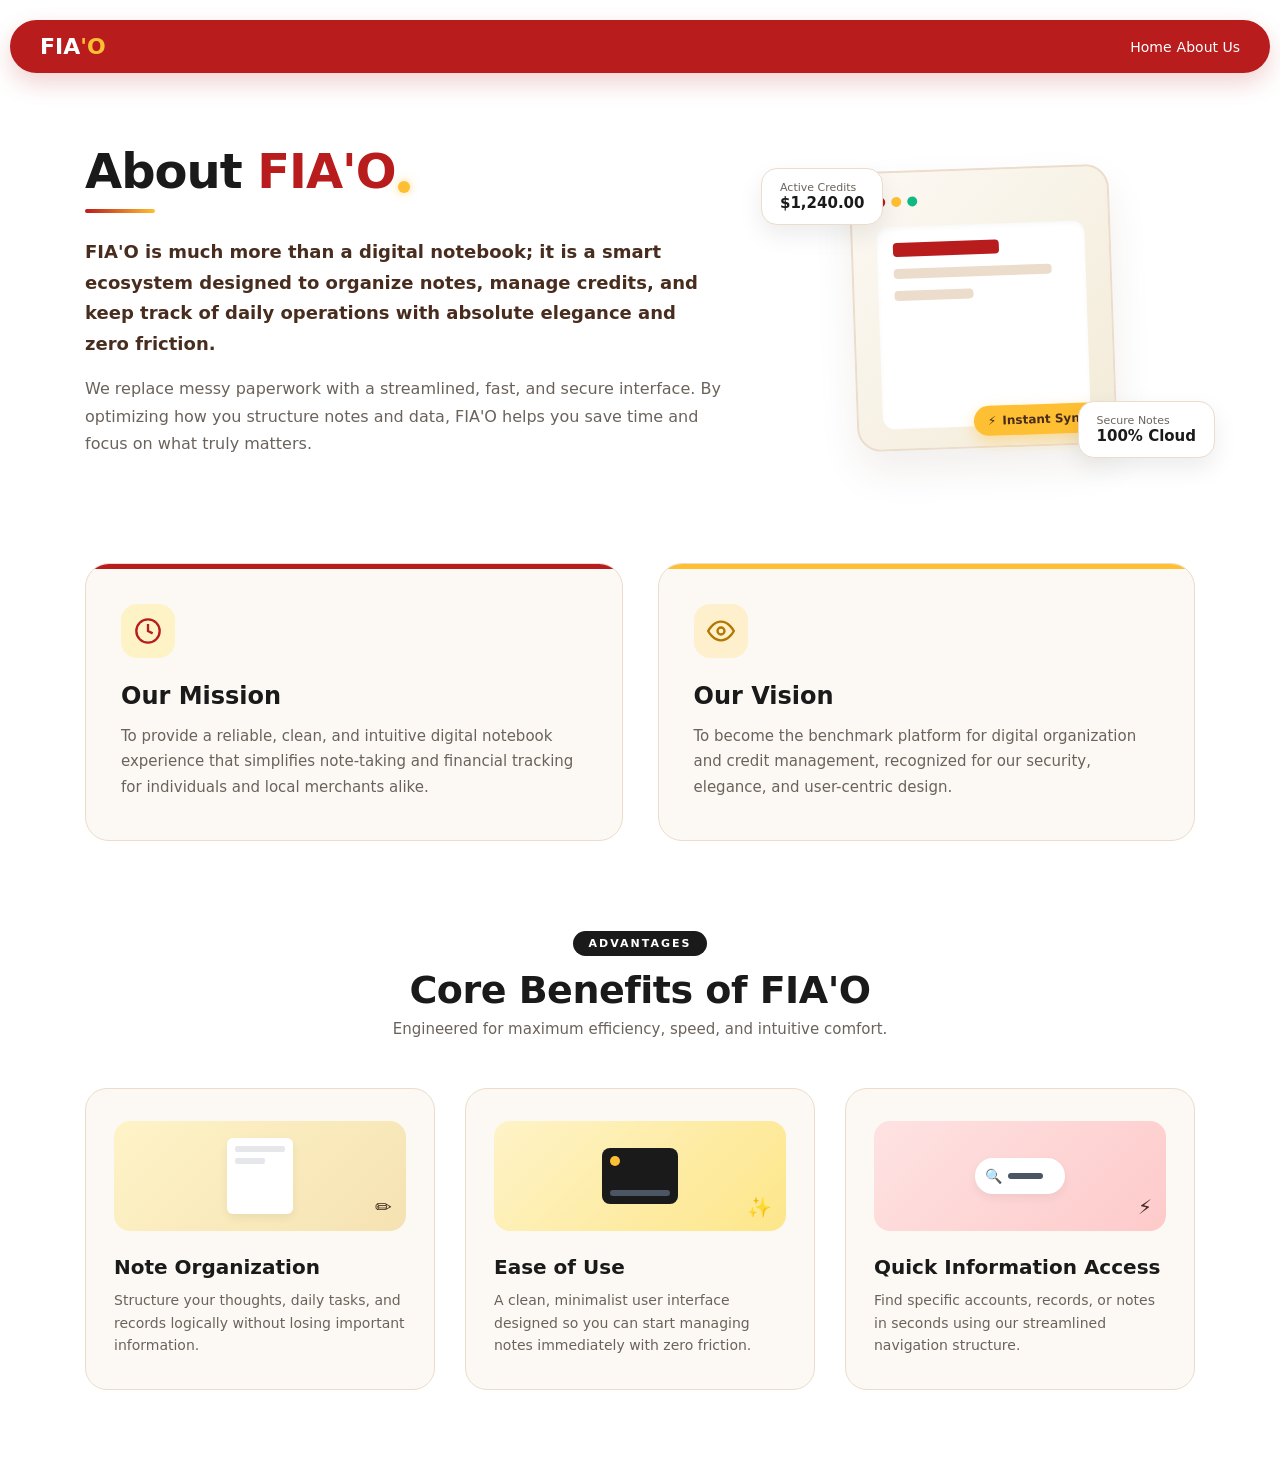
==== about.html @ a89ef5d5 "nuevo nuevo" ====
<!DOCTYPE html>
<html lang="en">
<head>
    <meta charset="UTF-8">
    <meta name="viewport" content="width=device-width, initial-scale=1.0">
    <title>FIA'O - About Us</title>
    <link rel="stylesheet" href="asset/css/about.css">
</head>
<body>

    <!-- BARRA DE NAVEGACIÓN PROPIA (Se oculta automáticamente si se ve incrustada en el Index) -->
    <header class="navbar main-top-nav">
        <a href="index.html" class="logo">FIA<span class="yellow-text">'O</span></a>
        <nav class="nav-links">
            <a href="index.html" data-en="Home" data-es="Inicio">Home</a>
            <a href="about.html" class="active" data-en="About Us" data-es="Nosotros">About Us</a>
        </nav>
    </header>

    <main class="about-main-container">
        
        <!-- SECCIÓN 1: TÍTULO PRINCIPAL Y COMPOSICIÓN VISUAL -->
        <section class="about-hero-creative">
            <div class="about-hero-text-side">
                <!-- Título principal solicitado: About en negro, FIA'O en rojo con acento amarillo -->
                <h1 class="creative-main-title">
                    About <span class="highlight-fiao">FIA'O</span>
                    <span class="title-accent-badge"></span>
                </h1>
                <div class="divider-line-dynamic"></div>
                <p class="about-lead-creative" 
                   data-en="FIA'O is much more than a digital notebook; it is a smart ecosystem designed to organize notes, manage credits, and keep track of daily operations with absolute elegance and zero friction."
                   data-es="FIA'O es mucho más que una libreta digital; es un ecosistema inteligente diseñado para organizar notas, administrar créditos y llevar el control de operaciones diarias con absoluta elegancia y sin fricción.">
                    FIA'O is much more than a digital notebook; it is a smart ecosystem designed to organize notes, manage credits, and keep track of daily operations with absolute elegance and zero friction.
                </p>
                <p data-en="We replace messy paperwork with a streamlined, fast, and secure interface. By optimizing how you structure notes and data, FIA'O helps you save time and focus on what truly matters."
                   data-es="Reemplazamos el desorden de papeles con una interfaz ágil, rápida y segura. Al optimizar cómo estructuras tus notas y datos, FIA'O te ayuda a ahorrar tiempo y concentrarte en lo que realmente importa.">
                    We replace messy paperwork with a streamlined, fast, and secure interface. By optimizing how you structure notes and data, FIA'O helps you save time and focus on what truly matters.
                </p>
            </div>

            <!-- Composición visual moderna con elementos flotantes -->
            <div class="about-hero-graphic-side">
                <div class="digital-notebook-mockup">
                    <div class="mockup-header-dots">
                        <span class="dot-red"></span>
                        <span class="dot-yellow"></span>
                        <span class="dot-green"></span>
                    </div>
                    <div class="mockup-screen-content">
                        <div class="mockup-line title-line"></div>
                        <div class="mockup-line text-line"></div>
                        <div class="mockup-line short-line"></div>
                        <div class="floating-badge-note">
                            <span class="badge-icon">⚡</span>
                            <span class="badge-text" data-en="Instant Sync" data-es="Sincronización Instantánea">Instant Sync</span>
                        </div>
                    </div>
                </div>
                <div class="floating-card-ui card-1">
                    <span data-en="Active Credits" data-es="Créditos Activos">Active Credits</span>
                    <strong>$1,240.00</strong>
                </div>
                <div class="floating-card-ui card-2">
                    <span data-en="Secure Notes" data-es="Notas Seguras">Secure Notes</span>
                    <strong>100% Cloud</strong>
                </div>
            </div>
        </section>

        <!-- SECCIÓN 2: MISIÓN Y VISIÓN CREATIVA -->
        <section class="mission-vision-creative-grid">
            <!-- Tarjeta de Misión -->
            <div class="creative-mv-card mission-card">
                <div class="card-top-accent"></div>
                <div class="mv-visual-badge">
                    <svg width="28" height="28" viewBox="0 0 24 24" fill="none" stroke="currentColor" stroke-width="2">
                        <circle cx="12" cy="12" r="10"/><polyline points="12 6 12 12 16 14"/>
                    </svg>
                </div>
                <h3 data-en="Our Mission" data-es="Nuestra Misión">Our Mission</h3>
                <p data-en="To provide a reliable, clean, and intuitive digital notebook experience that simplifies note-taking and financial tracking for individuals and local merchants alike."
                   data-es="Brindar una experiencia de libreta digital confiable, limpia e intuitiva que simplifique la toma de notas y el seguimiento financiero tanto para particulares como para comerciantes locales.">
                    To provide a reliable, clean, and intuitive digital notebook experience that simplifies note-taking and financial tracking for individuals and local merchants alike.
                </p>
            </div>

            <!-- Tarjeta de Visión -->
            <div class="creative-mv-card vision-card">
                <div class="card-top-accent yellow-accent"></div>
                <div class="mv-visual-badge yellow-bg">
                    <svg width="28" height="28" viewBox="0 0 24 24" fill="none" stroke="currentColor" stroke-width="2">
                        <path d="M1 12s4-8 11-8 11 8 11 8-4 8-11 8-11-8-11-8z"/><circle cx="12" cy="12" r="3"/>
                    </svg>
                </div>
                <h3 data-en="Our Vision" data-es="Nuestra Visión">Our Vision</h3>
                <p data-en="To become the benchmark platform for digital organization and credit management, recognized for our security, elegance, and user-centric design."
                   data-es="Convertirnos en la plataforma de referencia para la organización digital y gestión de créditos, reconocidos por nuestra seguridad, elegancia y diseño enfocado en el usuario.">
                    To become the benchmark platform for digital organization and credit management, recognized for our security, elegance, and user-centric design.
                </p>
            </div>
        </section>

        <!-- SECCIÓN 3: BENEFICIOS PRINCIPALES CON ILUSTRACIONES VISUALES -->
        <section class="benefits-creative-section">
            <div class="creative-section-header">
                <span class="section-tag" data-en="ADVANTAGES" data-es="VENTAJAS">ADVANTAGES</span>
                <h2 data-en="Core Benefits of FIA'O" data-es="Beneficios principales de FIA'O">Core Benefits of FIA'O</h2>
                <p data-en="Engineered for maximum efficiency, speed, and intuitive comfort." data-es="Diseñado para máxima eficiencia, velocidad y comodidad intuitiva.">Engineered for maximum efficiency, speed, and intuitive comfort.</p>
            </div>

            <div class="benefits-creative-grid">
                <!-- Beneficio 1: Note Organization -->
                <div class="benefit-interactive-card">
                    <div class="benefit-illustration-box">
                        <div class="ill-note-sheet">
                            <div class="ill-line"></div>
                            <div class="ill-line short"></div>
                        </div>
                        <div class="ill-pen-icon">✏️</div>
                    </div>
                    <h3 data-en="Note Organization" data-es="Organización de Apuntes">Note Organization</h3>
                    <p data-en="Structure your thoughts, daily tasks, and records logically without losing important information." data-es="Estructura tus ideas, tareas diarias y registros de forma lógica sin perder información importante.">Structure your thoughts, daily tasks, and records logically without losing important information.</p>
                </div>

                <!-- Beneficio 2: Ease of Use -->
                <div class="benefit-interactive-card">
                    <div class="benefit-illustration-box yellow-theme">
                        <div class="ill-interface-mock">
                            <div class="ill-circle-btn"></div>
                            <div class="ill-block-bar"></div>
                        </div>
                        <div class="ill-pen-icon">✨</div>
                    </div>
                    <h3 data-en="Ease of Use" data-es="Facilidad de Uso">Ease of Use</h3>
                    <p data-en="A clean, minimalist user interface designed so you can start managing notes immediately with zero friction." data-es="Una interfaz de usuario limpia y minimalista diseñada para que comiences a gestionar notas inmediatamente sin fricción.">A clean, minimalist user interface designed so you can start managing notes immediately with zero friction.</p>
                </div>

                <!-- Beneficio 3: Quick Information Access -->
                <div class="benefit-interactive-card">
                    <div class="benefit-illustration-box red-theme">
                        <div class="ill-search-mock">
                            <div class="ill-magnifier">🔍</div>
                            <div class="ill-block-bar short"></div>
                        </div>
                        <div class="ill-pen-icon">⚡</div>
                    </div>
                    <h3 data-en="Quick Information Access" data-es="Acceso a la Información">Quick Information Access</h3>
                    <p data-en="Find specific accounts, records, or notes in seconds using our streamlined navigation structure." data-es="Encuentra cuentas, registros o notas específicas en segundos usando nuestra estructura de navegación ágil.">Find specific accounts, records, or notes in seconds using our streamlined navigation structure.</p>
                </div>
            </div>
        </section>

    </main>

    <script src="asset/js/about.js"></script>
</body>
</html>
---- asset/css/about.css ----
:root {
    --color-rojo: #B91C1C;
    --color-amarillo: #FFBF32;
    --color-crema: #FEF3C7;
    --color-cafe: #482D1F;
    --color-blanco: #ffffff;
    --color-negro: #1a1a1a;
    --color-gris-bg: #fcf9f4;
    --color-texto-muted: #6b635b;
    --color-borde: #ebdccb;
}

body {
    margin: 0;
    padding: 0;
    font-family: system-ui, -apple-system, BlinkMacSystemFont, 'Segoe UI', Roboto, sans-serif;
    background-color: var(--color-blanco);
    color: var(--color-cafe);
    overflow-x: hidden;
    animation: fadeInSmooth 0.5s ease-out;
}

@keyframes fadeInSmooth {
    from { opacity: 0; transform: translateY(10px); }
    to { opacity: 1; transform: translateY(0); }
}

/* NAVBAR PROPIA DE ABOUT */
.navbar.main-top-nav {
    display: flex;
    justify-content: space-between;
    align-items: center;
    padding: 14px 30px;
    background-color: var(--color-rojo);
    max-width: 1200px;
    margin: 20px auto;
    border-radius: 40px;
    box-shadow: 0 10px 25px rgba(185, 28, 28, 0.2);
}

.navbar .logo {
    font-size: 22px;
    font-weight: 800;
    color: #ffffff;
    text-decoration: none;
}

.navbar .yellow-text {
    color: var(--color-amarillo);
}

.nav-links a {
    text-decoration: none;
    color: #ffffff;
    font-weight: 500;
    font-size: 14px;
}

/* CONTENEDOR PRINCIPAL CREATIVO */
.about-main-container {
    max-width: 1150px;
    margin: 0 auto;
    padding: 50px 20px 80px 20px;
    box-sizing: border-box;
}

/* SECCIÓN 1: HERO CREATIVO */
.about-hero-creative {
    display: grid;
    grid-template-columns: 1.2fr 0.8fr;
    gap: 50px;
    align-items: center;
    margin-bottom: 90px;
}

.creative-main-title {
    font-size: 48px;
    font-weight: 900;
    color: var(--color-negro);
    margin: 0 0 10px 0;
    letter-spacing: -1px;
    position: relative;
    display: inline-block;
}

/* "About" en negro, "FIA'O" en rojo con acento amarillo */
.creative-main-title .highlight-fiao {
    color: var(--color-rojo);
    position: relative;
}

.title-accent-badge {
    position: absolute;
    bottom: 6px;
    right: -14px;
    width: 12px;
    height: 12px;
    background-color: var(--color-amarillo);
    border-radius: 50%;
    box-shadow: 0 0 10px rgba(255, 191, 50, 0.6);
    animation: pulseBadge 2s infinite;
}

@keyframes pulseBadge {
    0% { transform: scale(0.95); opacity: 0.8; }
    50% { transform: scale(1.2); opacity: 1; }
    100% { transform: scale(0.95); opacity: 0.8; }
}

.divider-line-dynamic {
    width: 70px;
    height: 4px;
    background: linear-gradient(90deg, var(--color-rojo), var(--color-amarillo));
    border-radius: 2px;
    margin-bottom: 24px;
}

.about-hero-text-side p {
    font-size: 16px;
    line-height: 1.7;
    color: var(--color-texto-muted);
    margin: 0 0 16px 0;
}

.about-hero-text-side p.about-lead-creative {
    font-size: 18px;
    color: var(--color-cafe);
    font-weight: 600;
}

/* GRÁFICO FLOTANTE MODERNO */
.about-hero-graphic-side {
    position: relative;
    display: flex;
    justify-content: center;
    align-items: center;
    min-height: 320px;
}

.digital-notebook-mockup {
    background: linear-gradient(135deg, var(--color-gris-bg), #f3ebd8);
    border: 2px solid var(--color-borde);
    border-radius: 24px;
    width: 260px;
    height: 280px;
    padding: 24px;
    box-shadow: 0 20px 40px rgba(72, 45, 31, 0.08);
    position: relative;
    box-sizing: border-box;
    transform: rotate(-2deg);
    transition: transform 0.4s ease;
}

.digital-notebook-mockup:hover {
    transform: rotate(0deg) scale(1.02);
}

.mockup-header-dots {
    display: flex;
    gap: 6px;
    margin-bottom: 20px;
}

.dot-red { width: 10px; height: 10px; background-color: var(--color-rojo); border-radius: 50%; }
.dot-yellow { width: 10px; height: 10px; background-color: var(--color-amarillo); border-radius: 50%; }
.dot-green { width: 10px; height: 10px; background-color: #10B981; border-radius: 50%; }

.mockup-screen-content {
    background-color: var(--color-blanco);
    border-radius: 12px;
    padding: 16px;
    height: 170px;
    display: flex;
    flex-direction: column;
    gap: 12px;
    box-shadow: inset 0 2px 5px rgba(0,0,0,0.03);
    position: relative;
}

.mockup-line { background-color: #ebdccb; border-radius: 4px; height: 10px; }
.mockup-line.title-line { width: 60%; background-color: var(--color-rojo); height: 14px; }
.mockup-line.text-line { width: 90%; }
.mockup-line.short-line { width: 45%; }

.floating-badge-note {
    position: absolute;
    bottom: -10px;
    right: -10px;
    background-color: var(--color-amarillo);
    color: var(--color-cafe);
    padding: 8px 14px;
    border-radius: 20px;
    font-size: 12px;
    font-weight: 800;
    box-shadow: 0 6px 15px rgba(255, 191, 50, 0.4);
    display: flex;
    align-items: center;
    gap: 6px;
    animation: floatBadge 3s ease-in-out infinite alternate;
}

@keyframes floatBadge {
    0% { transform: translateY(0); }
    100% { transform: translateY(-6px); }
}

.floating-card-ui {
    position: absolute;
    background: var(--color-blanco);
    border: 1px solid var(--color-borde);
    padding: 12px 18px;
    border-radius: 16px;
    box-shadow: 0 10px 25px rgba(0,0,0,0.08);
    font-size: 13px;
}

.floating-card-ui span { display: block; color: var(--color-texto-muted); font-size: 11px; }
.floating-card-ui strong { color: var(--color-negro); font-size: 15px; font-weight: 800; }

.floating-card-ui.card-1 { top: 20px; left: -10px; animation: floatCard1 4s ease-in-out infinite alternate; }
.floating-card-ui.card-2 { bottom: 10px; right: -20px; animation: floatCard2 3.5s ease-in-out infinite alternate; }

@keyframes floatCard1 {
    0% { transform: translateY(0) rotate(-3deg); }
    100% { transform: translateY(-8px) rotate(-3deg); }
}

@keyframes floatCard2 {
    0% { transform: translateY(0) rotate(3deg); }
    100% { transform: translateY(8px) rotate(3deg); }
}

/* SECCIÓN 2: MISIÓN Y VISIÓN ASIMÉTRICA */
.mission-vision-creative-grid {
    display: grid;
    grid-template-columns: 1fr 1fr;
    gap: 35px;
    margin-bottom: 90px;
}

.creative-mv-card {
    background-color: var(--color-gris-bg);
    border: 1px solid var(--color-borde);
    border-radius: 24px;
    padding: 40px 35px;
    position: relative;
    overflow: hidden;
    transition: transform 0.3s ease, box-shadow 0.3s ease, background-color 0.3s ease;
}

.creative-mv-card:hover {
    transform: translateY(-8px);
    box-shadow: 0 18px 35px rgba(185, 28, 28, 0.08);
    background-color: var(--color-blanco);
    border-color: var(--color-amarillo);
}

.card-top-accent {
    position: absolute;
    top: 0;
    left: 0;
    width: 100%;
    height: 5px;
    background-color: var(--color-rojo);
}

.card-top-accent.yellow-accent {
    background-color: var(--color-amarillo);
}

.mv-visual-badge {
    background-color: var(--color-crema);
    color: var(--color-rojo);
    width: 54px;
    height: 54px;
    border-radius: 16px;
    display: flex;
    align-items: center;
    justify-content: center;
    margin-bottom: 24px;
    transition: transform 0.3s ease;
}

.creative-mv-card:hover .mv-visual-badge {
    transform: scale(1.1) rotate(5deg);
}

.mv-visual-badge.yellow-bg {
    background-color: #fef0cd;
    color: #b47800;
}

.creative-mv-card h3 {
    font-size: 24px;
    font-weight: 900;
    color: var(--color-negro);
    margin: 0 0 14px 0;
}

.creative-mv-card p {
    font-size: 15px;
    line-height: 1.7;
    color: var(--color-texto-muted);
    margin: 0;
}

/* SECCIÓN 3: BENEFICIOS CON ILUSTRACIONES VISUALES */
.benefits-creative-section {
    text-align: center;
}

.creative-section-header .section-tag {
    display: inline-block;
    background-color: var(--color-negro);
    color: var(--color-blanco);
    font-size: 11px;
    font-weight: 800;
    letter-spacing: 2px;
    padding: 6px 16px;
    border-radius: 20px;
    margin-bottom: 12px;
}

.creative-section-header h2 {
    font-size: 38px;
    font-weight: 900;
    color: var(--color-negro);
    margin: 0 0 8px 0;
    letter-spacing: -0.5px;
}

.creative-section-header p {
    font-size: 15px;
    color: var(--color-texto-muted);
    margin: 0 0 50px 0;
}

.benefits-creative-grid {
    display: grid;
    grid-template-columns: repeat(3, 1fr);
    gap: 30px;
    text-align: left;
}

.benefit-interactive-card {
    background-color: var(--color-gris-bg);
    border: 1px solid var(--color-borde);
    border-radius: 22px;
    padding: 32px 28px;
    position: relative;
    transition: transform 0.3s cubic-bezier(0.175, 0.885, 0.32, 1.275), box-shadow 0.3s ease, border-color 0.3s ease;
}

.benefit-interactive-card:hover {
    transform: translateY(-8px);
    box-shadow: 0 15px 30px rgba(0, 0, 0, 0.08);
    border-color: var(--color-rojo);
    background-color: var(--color-blanco);
}

.benefit-illustration-box {
    background: linear-gradient(135deg, var(--color-crema), #f5e2b3);
    border-radius: 16px;
    height: 110px;
    margin-bottom: 24px;
    display: flex;
    align-items: center;
    justify-content: center;
    position: relative;
    overflow: hidden;
}

.benefit-illustration-box.yellow-theme {
    background: linear-gradient(135deg, #fef3c7, #fde68a);
}

.benefit-illustration-box.red-theme {
    background: linear-gradient(135deg, #fee2e2, #fecaca);
}

.ill-note-sheet {
    background: var(--color-blanco);
    width: 50px;
    height: 60px;
    border-radius: 6px;
    padding: 8px;
    display: flex;
    flex-direction: column;
    gap: 6px;
    box-shadow: 0 4px 10px rgba(0,0,0,0.06);
}

.ill-line { background-color: #e5e7eb; height: 6px; border-radius: 2px; width: 100%; }
.ill-line.short { width: 60%; }
.ill-pen-icon {
    position: absolute;
    bottom: 12px;
    right: 14px;
    font-size: 20px;
    animation: bounceIcon 2s infinite ease-in-out;
}

@keyframes bounceIcon {
    0%, 100% { transform: translateY(0); }
    50% { transform: translateY(-4px); }
}

.ill-interface-mock {
    background: var(--color-negro);
    width: 60px;
    height: 40px;
    border-radius: 8px;
    padding: 8px;
    display: flex;
    flex-direction: column;
    justify-content: space-between;
}

.ill-circle-btn { width: 10px; height: 10px; background-color: var(--color-amarillo); border-radius: 50%; }
.ill-block-bar { background-color: #4b5563; height: 6px; border-radius: 3px; width: 100%; }
.ill-block-bar.short { width: 50%; }

.ill-search-mock {
    background: var(--color-blanco);
    width: 70px;
    height: 36px;
    border-radius: 18px;
    padding: 0 10px;
    display: flex;
    align-items: center;
    gap: 6px;
    box-shadow: 0 4px 10px rgba(0,0,0,0.06);
}

.ill-magnifier { font-size: 14px; }

.benefit-interactive-card h3 {
    font-size: 20px;
    font-weight: 800;
    color: var(--color-negro);
    margin: 0 0 10px 0;
}

.benefit-interactive-card p {
    font-size: 14px;
    line-height: 1.6;
    color: var(--color-texto-muted);
    margin: 0;
}

/* RESPONSIVE DESIGN */
@media (max-width: 900px) {
    .about-hero-creative,
    .mission-vision-creative-grid,
    .benefits-creative-grid {
        grid-template-columns: 1fr;
        gap: 30px;
    }
    .creative-main-title {
        font-size: 38px;
    }
    .about-main-container {
        padding: 30px 15px;
    }
}
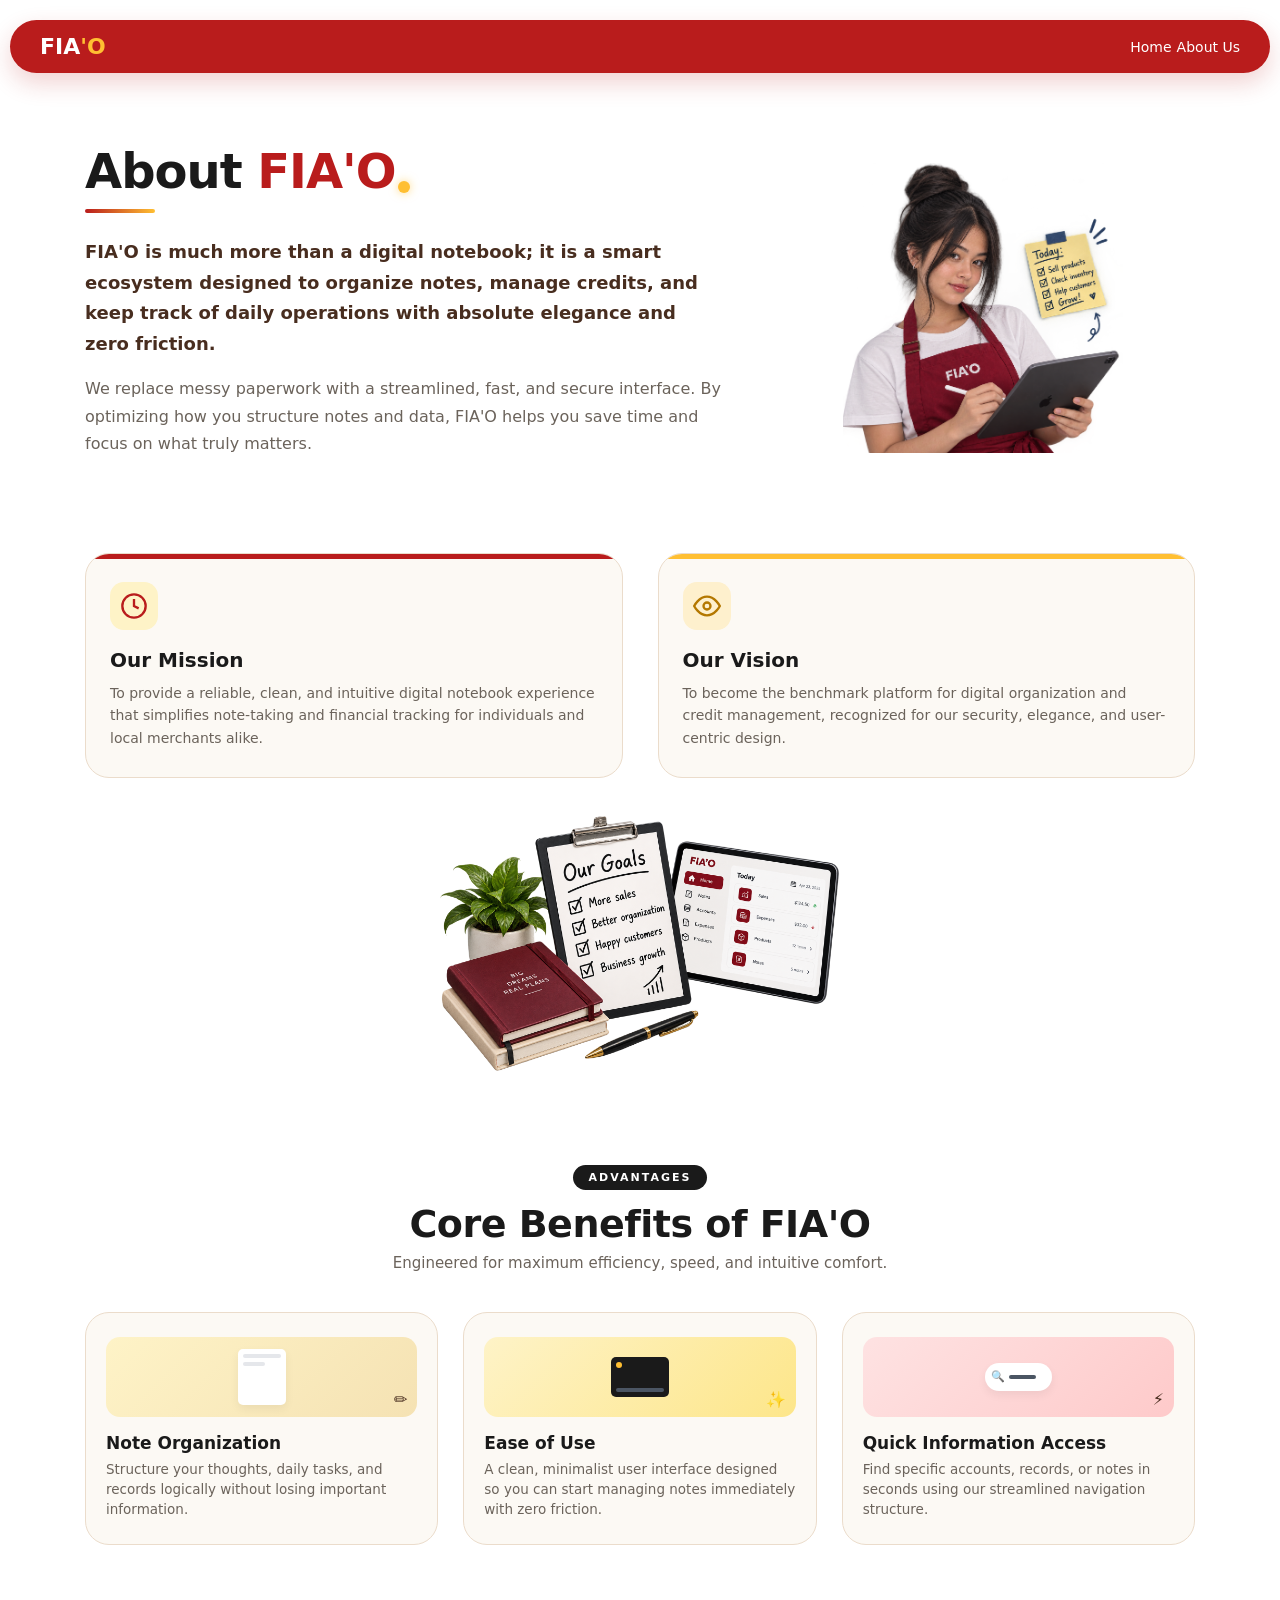
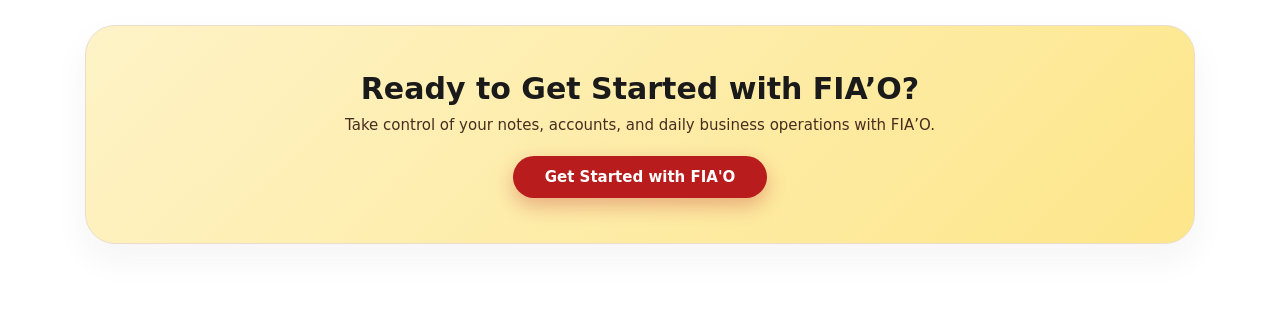
==== commit 87b09c5f: "hola nuevo v.2" ====
--- a/about.html
+++ b/about.html
@@ -6,9 +6,8 @@
     <title>FIA'O - About Us</title>
     <link rel="stylesheet" href="asset/css/about.css">
 </head>
-<body>
+<body id="aboutTop">
 
-    <!-- BARRA DE NAVEGACIÓN PROPIA (Se oculta automáticamente si se ve incrustada en el Index) -->
     <header class="navbar main-top-nav">
         <a href="index.html" class="logo">FIA<span class="yellow-text">'O</span></a>
         <nav class="nav-links">
@@ -19,10 +18,9 @@
 
     <main class="about-main-container">
         
-        <!-- SECCIÓN 1: TÍTULO PRINCIPAL Y COMPOSICIÓN VISUAL -->
+        <!-- SECCIÓN 1: TÍTULO PRINCIPAL Y PRIMERA IMAGEN (fia.png) -->
         <section class="about-hero-creative">
             <div class="about-hero-text-side">
-                <!-- Título principal solicitado: About en negro, FIA'O en rojo con acento amarillo -->
                 <h1 class="creative-main-title">
                     About <span class="highlight-fiao">FIA'O</span>
                     <span class="title-accent-badge"></span>
@@ -39,69 +37,73 @@
                 </p>
             </div>
 
-            <!-- Composición visual moderna con elementos flotantes -->
             <div class="about-hero-graphic-side">
-                <div class="digital-notebook-mockup">
-                    <div class="mockup-header-dots">
-                        <span class="dot-red"></span>
-                        <span class="dot-yellow"></span>
-                        <span class="dot-green"></span>
+                <div class="image-slot-container">
+                    <img src="asset/img/fia.png" alt="FIA'O presentation graphic" class="custom-slot-img" onerror="this.style.display='none'; this.nextElementSibling.style.display='flex';">
+                    <div class="image-placeholder-fallback" style="display:none;">
+                        <span class="fallback-icon">📱💼</span>
+                        <span class="fallback-text">visual/fia.png</span>
                     </div>
-                    <div class="mockup-screen-content">
-                        <div class="mockup-line title-line"></div>
-                        <div class="mockup-line text-line"></div>
-                        <div class="mockup-line short-line"></div>
-                        <div class="floating-badge-note">
-                            <span class="badge-icon">⚡</span>
-                            <span class="badge-text" data-en="Instant Sync" data-es="Sincronización Instantánea">Instant Sync</span>
-                        </div>
-                    </div>
-                </div>
-                <div class="floating-card-ui card-1">
-                    <span data-en="Active Credits" data-es="Créditos Activos">Active Credits</span>
-                    <strong>$1,240.00</strong>
-                </div>
-                <div class="floating-card-ui card-2">
-                    <span data-en="Secure Notes" data-es="Notas Seguras">Secure Notes</span>
-                    <strong>100% Cloud</strong>
                 </div>
             </div>
         </section>
 
-        <!-- SECCIÓN 2: MISIÓN Y VISIÓN CREATIVA -->
-        <section class="mission-vision-creative-grid">
-            <!-- Tarjeta de Misión -->
-            <div class="creative-mv-card mission-card">
-                <div class="card-top-accent"></div>
-                <div class="mv-visual-badge">
-                    <svg width="28" height="28" viewBox="0 0 24 24" fill="none" stroke="currentColor" stroke-width="2">
-                        <circle cx="12" cy="12" r="10"/><polyline points="12 6 12 12 16 14"/>
-                    </svg>
+        <!-- SECCIÓN 2: MISIÓN Y VISIÓN CON TARJETAS INTERACTIVAS Y SEGUNDA IMAGEN (libreta.png) -->
+        <section class="mission-vision-wrapper">
+            <div class="mission-vision-creative-grid">
+                <div class="creative-mv-card mission-card" tabindex="0">
+                    <div class="card-top-accent"></div>
+                    <div class="mv-visual-badge">
+                        <svg width="28" height="28" viewBox="0 0 24 24" fill="none" stroke="currentColor" stroke-width="2">
+                            <circle cx="12" cy="12" r="10"/><polyline points="12 6 12 12 16 14"/>
+                        </svg>
+                    </div>
+                    <h3 data-en="Our Mission" data-es="Nuestra Misión">Our Mission</h3>
+                    <p data-en="To provide a reliable, clean, and intuitive digital notebook experience that simplifies note-taking and financial tracking for individuals and local merchants alike."
+                       data-es="Brindar una experiencia de libreta digital confiable, limpia e intuitiva que simplifique la toma de notas y el seguimiento financiero tanto para particulares como para comerciantes locales.">
+                        To provide a reliable, clean, and intuitive digital notebook experience that simplifies note-taking and financial tracking for individuals and local merchants alike.
+                    </p>
+                    <div class="card-reveal-content">
+                        <p data-en="FIA'O actively assists small merchants by structuring credit records, automating reminders, and ensuring day-to-day operations run transparently without calculation errors."
+                           data-es="FIA'O ayuda activamente a los pequeños comerciantes estructurando registros de crédito, automatizando recordatorios y asegurando que las operaciones diarias funcionen con transparencia.">
+                            FIA'O actively assists small merchants by structuring credit records, automating reminders, and ensuring day-to-day operations run transparently without calculation errors.
+                        </p>
+                    </div>
                 </div>
-                <h3 data-en="Our Mission" data-es="Nuestra Misión">Our Mission</h3>
-                <p data-en="To provide a reliable, clean, and intuitive digital notebook experience that simplifies note-taking and financial tracking for individuals and local merchants alike."
-                   data-es="Brindar una experiencia de libreta digital confiable, limpia e intuitiva que simplifique la toma de notas y el seguimiento financiero tanto para particulares como para comerciantes locales.">
-                    To provide a reliable, clean, and intuitive digital notebook experience that simplifies note-taking and financial tracking for individuals and local merchants alike.
-                </p>
+
+                <div class="creative-mv-card vision-card" tabindex="0">
+                    <div class="card-top-accent yellow-accent"></div>
+                    <div class="mv-visual-badge yellow-bg">
+                        <svg width="28" height="28" viewBox="0 0 24 24" fill="none" stroke="currentColor" stroke-width="2">
+                            <path d="M1 12s4-8 11-8 11 8 11 8-4 8-11 8-11-8-11-8z"/><circle cx="12" cy="12" r="3"/>
+                        </svg>
+                    </div>
+                    <h3 data-en="Our Vision" data-es="Nuestra Visión">Our Vision</h3>
+                    <p data-en="To become the benchmark platform for digital organization and credit management, recognized for our security, elegance, and user-centric design."
+                       data-es="Convertirnos en la plataforma de referencia para la organización digital y gestión de créditos, reconocidos por nuestra seguridad, elegancia y diseño enfocado en el usuario.">
+                        To become the benchmark platform for digital organization and credit management, recognized for our security, elegance, and user-centric design.
+                    </p>
+                    <div class="card-reveal-content">
+                        <p data-en="We aspire to become the leading digital ecosystem for neighborhood stores across Panama and Latin America, driving sustainable financial growth and innovation."
+                           data-es=" Aspiramos a convertirnos en el ecosistema digital líder para tiendas de barrio en Panamá y Latinoamérica, impulsando el crecimiento financiero sostenible.">
+                            We aspire to become the leading digital ecosystem for neighborhood stores across Panama and Latin America, driving sustainable financial growth and innovation.
+                        </p>
+                    </div>
+                </div>
             </div>
 
-            <!-- Tarjeta de Visión -->
-            <div class="creative-mv-card vision-card">
-                <div class="card-top-accent yellow-accent"></div>
-                <div class="mv-visual-badge yellow-bg">
-                    <svg width="28" height="28" viewBox="0 0 24 24" fill="none" stroke="currentColor" stroke-width="2">
-                        <path d="M1 12s4-8 11-8 11 8 11 8-4 8-11 8-11-8-11-8z"/><circle cx="12" cy="12" r="3"/>
-                    </svg>
+            <div class="mission-vision-graphic-container">
+                <div class="image-slot-container secondary-slot">
+                    <img src="asset/img/libreta.png" alt="Digital notebook planning graphic" class="custom-slot-img" onerror="this.style.display='none'; this.nextElementSibling.style.display='flex';">
+                    <div class="image-placeholder-fallback" style="display:none;">
+                        <span class="fallback-icon">📊📈</span>
+                        <span class="fallback-text">visual/libreta.png</span>
+                    </div>
                 </div>
-                <h3 data-en="Our Vision" data-es="Nuestra Visión">Our Vision</h3>
-                <p data-en="To become the benchmark platform for digital organization and credit management, recognized for our security, elegance, and user-centric design."
-                   data-es="Convertirnos en la plataforma de referencia para la organización digital y gestión de créditos, reconocidos por nuestra seguridad, elegancia y diseño enfocado en el usuario.">
-                    To become the benchmark platform for digital organization and credit management, recognized for our security, elegance, and user-centric design.
-                </p>
             </div>
         </section>
 
-        <!-- SECCIÓN 3: BENEFICIOS PRINCIPALES CON ILUSTRACIONES VISUALES -->
+        <!-- SECCIÓN 3: BENEFICIOS PRINCIPALES CON TARJETAS INTERACTIVAS -->
         <section class="benefits-creative-section">
             <div class="creative-section-header">
                 <span class="section-tag" data-en="ADVANTAGES" data-es="VENTAJAS">ADVANTAGES</span>
@@ -110,8 +112,7 @@
             </div>
 
             <div class="benefits-creative-grid">
-                <!-- Beneficio 1: Note Organization -->
-                <div class="benefit-interactive-card">
+                <div class="benefit-interactive-card" tabindex="0">
                     <div class="benefit-illustration-box">
                         <div class="ill-note-sheet">
                             <div class="ill-line"></div>
@@ -121,10 +122,15 @@
                     </div>
                     <h3 data-en="Note Organization" data-es="Organización de Apuntes">Note Organization</h3>
                     <p data-en="Structure your thoughts, daily tasks, and records logically without losing important information." data-es="Estructura tus ideas, tareas diarias y registros de forma lógica sin perder información importante.">Structure your thoughts, daily tasks, and records logically without losing important information.</p>
+                    <div class="card-reveal-content">
+                        <p data-en="Easily categorize custom notes, track daily customer orders, and maintain clean digital ledgers for all your business transactions."
+                           data-es="Categoriza fácilmente notas personalizadas, rastrea pedidos diarios y mantén registros digitales limpios para todas tus transacciones.">
+                            Easily categorize custom notes, track daily customer orders, and maintain clean digital ledgers for all your business transactions.
+                        </p>
+                    </div>
                 </div>
 
-                <!-- Beneficio 2: Ease of Use -->
-                <div class="benefit-interactive-card">
+                <div class="benefit-interactive-card" tabindex="0">
                     <div class="benefit-illustration-box yellow-theme">
                         <div class="ill-interface-mock">
                             <div class="ill-circle-btn"></div>
@@ -134,10 +140,15 @@
                     </div>
                     <h3 data-en="Ease of Use" data-es="Facilidad de Uso">Ease of Use</h3>
                     <p data-en="A clean, minimalist user interface designed so you can start managing notes immediately with zero friction." data-es="Una interfaz de usuario limpia y minimalista diseñada para que comiences a gestionar notas inmediatamente sin fricción.">A clean, minimalist user interface designed so you can start managing notes immediately with zero friction.</p>
+                    <div class="card-reveal-content">
+                        <p data-en="Simplifies everyday administrative tasks through intuitive navigation, responsive design, and instant multi-language support."
+                           data-es="Simplifica las tareas administrativas cotidianas a través de una navegación intuitiva, diseño responsivo y soporte multilingüe instantáneo.">
+                            Simplifies everyday administrative tasks through intuitive navigation, responsive design, and instant multi-language support.
+                        </p>
+                    </div>
                 </div>
 
-                <!-- Beneficio 3: Quick Information Access -->
-                <div class="benefit-interactive-card">
+                <div class="benefit-interactive-card" tabindex="0">
                     <div class="benefit-illustration-box red-theme">
                         <div class="ill-search-mock">
                             <div class="ill-magnifier">🔍</div>
@@ -147,7 +158,26 @@
                     </div>
                     <h3 data-en="Quick Information Access" data-es="Acceso a la Información">Quick Information Access</h3>
                     <p data-en="Find specific accounts, records, or notes in seconds using our streamlined navigation structure." data-es="Encuentra cuentas, registros o notas específicas en segundos usando nuestra estructura de navegación ágil.">Find specific accounts, records, or notes in seconds using our streamlined navigation structure.</p>
+                    <div class="card-reveal-content">
+                        <p data-en="Access live customer ledgers, check credit balances instantly, and retrieve stored history without flipping through paper books."
+                           data-es="Accede a registros de clientes en vivo, verifica saldos de crédito instantáneamente y recupera historiales sin hojear libros de papel.">
+                            Access live customer ledgers, check credit balances instantly, and retrieve stored history without flipping through paper books.
+                        </p>
+                    </div>
                 </div>
+            </div>
+        </section>
+
+        <!-- SECCIÓN 4: LLAMADA A LA ACCIÓN FINAL (GET STARTED) -->
+        <section class="get-started-cta-section">
+            <div class="cta-content-box">
+                <h2 data-en="Ready to Get Started with FIA’O?" data-es="¿Listo para comenzar a utilizar FIA’O?">Ready to Get Started with FIA’O?</h2>
+                <p data-en="Take control of your notes, accounts, and daily business operations with FIA’O." data-es="Toma el control de tus notas, cuentas y operaciones comerciales diarias con FIA’O.">
+                    Take control of your notes, accounts, and daily business operations with FIA’O.
+                </p>
+                <a href="index.html#top" target="_parent" class="btn-cta-red" id="scrollToTopBtn" data-en="Get Started with FIA'O" data-es="Comenzar con FIA'O">
+                    Get Started with FIA'O
+                </a>
             </div>
         </section>
 
--- a/asset/css/about.css
+++ b/asset/css/about.css
@@ -17,6 +17,7 @@
     background-color: var(--color-blanco);
     color: var(--color-cafe);
     overflow-x: hidden;
+    scroll-behavior: smooth;
     animation: fadeInSmooth 0.5s ease-out;
 }
 
@@ -25,7 +26,6 @@
     to { opacity: 1; transform: translateY(0); }
 }
 
-/* NAVBAR PROPIA DE ABOUT */
 .navbar.main-top-nav {
     display: flex;
     justify-content: space-between;
@@ -56,7 +56,6 @@
     font-size: 14px;
 }
 
-/* CONTENEDOR PRINCIPAL CREATIVO */
 .about-main-container {
     max-width: 1150px;
     margin: 0 auto;
@@ -64,13 +63,12 @@
     box-sizing: border-box;
 }
 
-/* SECCIÓN 1: HERO CREATIVO */
 .about-hero-creative {
     display: grid;
     grid-template-columns: 1.2fr 0.8fr;
     gap: 50px;
     align-items: center;
-    margin-bottom: 90px;
+    margin-bottom: 80px;
 }
 
 .creative-main-title {
@@ -83,7 +81,6 @@
     display: inline-block;
 }
 
-/* "About" en negro, "FIA'O" en rojo con acento amarillo */
 .creative-main-title .highlight-fiao {
     color: var(--color-rojo);
     position: relative;
@@ -128,131 +125,127 @@
     font-weight: 600;
 }
 
-/* GRÁFICO FLOTANTE MODERNO */
 .about-hero-graphic-side {
+    display: flex;
+    justify-content: center;
+    align-items: center;
+}
+
+/* CONTENEDOR DE IMAGEN LIMPIO (SIN FONDO NI BORDES) */
+.image-slot-container {
+    width: 100%;
+    max-width: 280px; 
+    min-height: 200px;
+    background-color: transparent;
+    border: none;
+    border-radius: 0;
+    display: flex;
+    justify-content: center;
+    align-items: center;
+    overflow: hidden;
     position: relative;
-    display: flex;
-    justify-content: center;
-    align-items: center;
-    min-height: 320px;
-}
-
-.digital-notebook-mockup {
-    background: linear-gradient(135deg, var(--color-gris-bg), #f3ebd8);
-    border: 2px solid var(--color-borde);
-    border-radius: 24px;
-    width: 260px;
-    height: 280px;
-    padding: 24px;
-    box-shadow: 0 20px 40px rgba(72, 45, 31, 0.08);
-    position: relative;
-    box-sizing: border-box;
-    transform: rotate(-2deg);
+    box-shadow: none;
     transition: transform 0.4s ease;
 }
 
-.digital-notebook-mockup:hover {
-    transform: rotate(0deg) scale(1.02);
-}
-
-.mockup-header-dots {
-    display: flex;
-    gap: 6px;
-    margin-bottom: 20px;
-}
-
-.dot-red { width: 10px; height: 10px; background-color: var(--color-rojo); border-radius: 50%; }
-.dot-yellow { width: 10px; height: 10px; background-color: var(--color-amarillo); border-radius: 50%; }
-.dot-green { width: 10px; height: 10px; background-color: #10B981; border-radius: 50%; }
-
-.mockup-screen-content {
-    background-color: var(--color-blanco);
-    border-radius: 12px;
-    padding: 16px;
-    height: 170px;
+.image-slot-container:hover {
+    transform: translateY(-4px);
+}
+
+.custom-slot-img {
+    width: 100%;
+    height: auto;
+    object-fit: contain;
+    display: block;
+}
+
+.image-placeholder-fallback {
     display: flex;
     flex-direction: column;
-    gap: 12px;
-    box-shadow: inset 0 2px 5px rgba(0,0,0,0.03);
-    position: relative;
-}
-
-.mockup-line { background-color: #ebdccb; border-radius: 4px; height: 10px; }
-.mockup-line.title-line { width: 60%; background-color: var(--color-rojo); height: 14px; }
-.mockup-line.text-line { width: 90%; }
-.mockup-line.short-line { width: 45%; }
-
-.floating-badge-note {
-    position: absolute;
-    bottom: -10px;
-    right: -10px;
-    background-color: var(--color-amarillo);
-    color: var(--color-cafe);
-    padding: 8px 14px;
-    border-radius: 20px;
-    font-size: 12px;
-    font-weight: 800;
-    box-shadow: 0 6px 15px rgba(255, 191, 50, 0.4);
-    display: flex;
-    align-items: center;
-    gap: 6px;
-    animation: floatBadge 3s ease-in-out infinite alternate;
-}
-
-@keyframes floatBadge {
-    0% { transform: translateY(0); }
-    100% { transform: translateY(-6px); }
-}
-
-.floating-card-ui {
-    position: absolute;
-    background: var(--color-blanco);
-    border: 1px solid var(--color-borde);
-    padding: 12px 18px;
-    border-radius: 16px;
-    box-shadow: 0 10px 25px rgba(0,0,0,0.08);
-    font-size: 13px;
-}
-
-.floating-card-ui span { display: block; color: var(--color-texto-muted); font-size: 11px; }
-.floating-card-ui strong { color: var(--color-negro); font-size: 15px; font-weight: 800; }
-
-.floating-card-ui.card-1 { top: 20px; left: -10px; animation: floatCard1 4s ease-in-out infinite alternate; }
-.floating-card-ui.card-2 { bottom: 10px; right: -20px; animation: floatCard2 3.5s ease-in-out infinite alternate; }
-
-@keyframes floatCard1 {
-    0% { transform: translateY(0) rotate(-3deg); }
-    100% { transform: translateY(-8px) rotate(-3deg); }
-}
-
-@keyframes floatCard2 {
-    0% { transform: translateY(0) rotate(3deg); }
-    100% { transform: translateY(8px) rotate(3deg); }
-}
-
-/* SECCIÓN 2: MISIÓN Y VISIÓN ASIMÉTRICA */
+    align-items: center;
+    gap: 8px;
+    color: var(--color-texto-muted);
+    padding: 20px;
+    text-align: center;
+}
+
+.fallback-icon { font-size: 28px; }
+.fallback-text { font-size: 12px; font-family: monospace; background: var(--color-crema); padding: 4px 8px; border-radius: 6px; }
+
+.mission-vision-wrapper {
+    margin-bottom: 90px;
+}
+
 .mission-vision-creative-grid {
     display: grid;
     grid-template-columns: 1fr 1fr;
     gap: 35px;
-    margin-bottom: 90px;
-}
-
-.creative-mv-card {
+    margin-bottom: 30px;
+}
+
+.mission-vision-graphic-container {
+    display: flex;
+    justify-content: center;
+    max-width: 400px;
+    margin: 0 auto;
+}
+
+.image-slot-container.secondary-slot {
+    max-width: 100%;
+    min-height: 180px;
+    background-color: transparent;
+    border: none;
+    box-shadow: none;
+}
+
+.creative-mv-card, .benefit-interactive-card {
     background-color: var(--color-gris-bg);
     border: 1px solid var(--color-borde);
     border-radius: 24px;
-    padding: 40px 35px;
+    padding: 28px 24px;
     position: relative;
     overflow: hidden;
-    transition: transform 0.3s ease, box-shadow 0.3s ease, background-color 0.3s ease;
-}
-
-.creative-mv-card:hover {
-    transform: translateY(-8px);
-    box-shadow: 0 18px 35px rgba(185, 28, 28, 0.08);
+    cursor: pointer;
+    outline: none;
+    transition: all 0.4s cubic-bezier(0.165, 0.84, 0.44, 1);
+}
+
+.creative-mv-card:hover, .creative-mv-card:focus,
+.creative-mv-card.touch-active,
+.benefit-interactive-card:hover, .benefit-interactive-card:focus,
+.benefit-interactive-card.touch-active {
+    transform: translateY(-6px);
+    box-shadow: 0 16px 30px rgba(185, 28, 28, 0.08);
     background-color: var(--color-blanco);
     border-color: var(--color-amarillo);
+}
+
+.card-reveal-content {
+    max-height: 0;
+    opacity: 0;
+    overflow: hidden;
+    transition: max-height 0.4s ease-in-out, opacity 0.3s ease-in-out, margin-top 0.3s ease;
+    margin-top: 0;
+}
+
+.creative-mv-card:hover .card-reveal-content,
+.creative-mv-card:focus .card-reveal-content,
+.creative-mv-card.touch-active .card-reveal-content,
+.benefit-interactive-card:hover .card-reveal-content,
+.benefit-interactive-card:focus .card-reveal-content,
+.benefit-interactive-card.touch-active .card-reveal-content {
+    max-height: 150px;
+    opacity: 1;
+    margin-top: 12px;
+    border-top: 1px dashed var(--color-borde);
+    padding-top: 10px;
+}
+
+.card-reveal-content p {
+    font-size: 13px;
+    line-height: 1.5;
+    color: var(--color-cafe);
+    margin: 0;
 }
 
 .card-top-accent {
@@ -271,13 +264,13 @@
 .mv-visual-badge {
     background-color: var(--color-crema);
     color: var(--color-rojo);
-    width: 54px;
-    height: 54px;
-    border-radius: 16px;
+    width: 48px;
+    height: 48px;
+    border-radius: 14px;
     display: flex;
     align-items: center;
     justify-content: center;
-    margin-bottom: 24px;
+    margin-bottom: 18px;
     transition: transform 0.3s ease;
 }
 
@@ -291,22 +284,22 @@
 }
 
 .creative-mv-card h3 {
-    font-size: 24px;
+    font-size: 20px;
     font-weight: 900;
     color: var(--color-negro);
-    margin: 0 0 14px 0;
+    margin: 0 0 10px 0;
 }
 
 .creative-mv-card p {
-    font-size: 15px;
-    line-height: 1.7;
+    font-size: 14px;
+    line-height: 1.6;
     color: var(--color-texto-muted);
     margin: 0;
 }
 
-/* SECCIÓN 3: BENEFICIOS CON ILUSTRACIONES VISUALES */
 .benefits-creative-section {
     text-align: center;
+    margin-bottom: 80px;
 }
 
 .creative-section-header .section-tag {
@@ -332,37 +325,25 @@
 .creative-section-header p {
     font-size: 15px;
     color: var(--color-texto-muted);
-    margin: 0 0 50px 0;
+    margin: 0 0 40px 0;
 }
 
 .benefits-creative-grid {
     display: grid;
     grid-template-columns: repeat(3, 1fr);
-    gap: 30px;
+    gap: 25px;
     text-align: left;
 }
 
 .benefit-interactive-card {
-    background-color: var(--color-gris-bg);
-    border: 1px solid var(--color-borde);
-    border-radius: 22px;
-    padding: 32px 28px;
-    position: relative;
-    transition: transform 0.3s cubic-bezier(0.175, 0.885, 0.32, 1.275), box-shadow 0.3s ease, border-color 0.3s ease;
-}
-
-.benefit-interactive-card:hover {
-    transform: translateY(-8px);
-    box-shadow: 0 15px 30px rgba(0, 0, 0, 0.08);
-    border-color: var(--color-rojo);
-    background-color: var(--color-blanco);
+    padding: 24px 20px;
 }
 
 .benefit-illustration-box {
     background: linear-gradient(135deg, var(--color-crema), #f5e2b3);
-    border-radius: 16px;
-    height: 110px;
-    margin-bottom: 24px;
+    border-radius: 14px;
+    height: 80px;
+    margin-bottom: 16px;
     display: flex;
     align-items: center;
     justify-content: center;
@@ -380,75 +361,155 @@
 
 .ill-note-sheet {
     background: var(--color-blanco);
-    width: 50px;
-    height: 60px;
-    border-radius: 6px;
-    padding: 8px;
+    width: 38px;
+    height: 46px;
+    border-radius: 5px;
+    padding: 5px;
     display: flex;
     flex-direction: column;
-    gap: 6px;
+    gap: 4px;
     box-shadow: 0 4px 10px rgba(0,0,0,0.06);
 }
 
-.ill-line { background-color: #e5e7eb; height: 6px; border-radius: 2px; width: 100%; }
+.ill-line { background-color: #e5e7eb; height: 4px; border-radius: 2px; width: 100%; }
 .ill-line.short { width: 60%; }
 .ill-pen-icon {
     position: absolute;
-    bottom: 12px;
-    right: 14px;
-    font-size: 20px;
+    bottom: 8px;
+    right: 10px;
+    font-size: 16px;
     animation: bounceIcon 2s infinite ease-in-out;
 }
 
 @keyframes bounceIcon {
     0%, 100% { transform: translateY(0); }
-    50% { transform: translateY(-4px); }
+    50% { transform: translateY(-3px); }
 }
 
 .ill-interface-mock {
     background: var(--color-negro);
-    width: 60px;
-    height: 40px;
-    border-radius: 8px;
-    padding: 8px;
+    width: 48px;
+    height: 30px;
+    border-radius: 5px;
+    padding: 5px;
     display: flex;
     flex-direction: column;
     justify-content: space-between;
 }
 
-.ill-circle-btn { width: 10px; height: 10px; background-color: var(--color-amarillo); border-radius: 50%; }
-.ill-block-bar { background-color: #4b5563; height: 6px; border-radius: 3px; width: 100%; }
+.ill-circle-btn { width: 6px; height: 6px; background-color: var(--color-amarillo); border-radius: 50%; }
+.ill-block-bar { background-color: #4b5563; height: 4px; border-radius: 2px; width: 100%; }
 .ill-block-bar.short { width: 50%; }
 
 .ill-search-mock {
     background: var(--color-blanco);
-    width: 70px;
-    height: 36px;
-    border-radius: 18px;
-    padding: 0 10px;
-    display: flex;
-    align-items: center;
-    gap: 6px;
+    width: 55px;
+    height: 28px;
+    border-radius: 14px;
+    padding: 0 6px;
+    display: flex;
+    align-items: center;
+    gap: 4px;
     box-shadow: 0 4px 10px rgba(0,0,0,0.06);
 }
 
-.ill-magnifier { font-size: 14px; }
+.ill-magnifier { font-size: 11px; }
 
 .benefit-interactive-card h3 {
-    font-size: 20px;
+    font-size: 17px;
     font-weight: 800;
     color: var(--color-negro);
-    margin: 0 0 10px 0;
+    margin: 0 0 6px 0;
 }
 
 .benefit-interactive-card p {
-    font-size: 14px;
-    line-height: 1.6;
+    font-size: 13.5px;
+    line-height: 1.5;
     color: var(--color-texto-muted);
     margin: 0;
 }
 
-/* RESPONSIVE DESIGN */
+.get-started-cta-section {
+    background: linear-gradient(135deg, var(--color-crema), #fde68a);
+    border: 1px solid var(--color-borde);
+    border-radius: 30px;
+    padding: 45px 25px;
+    text-align: center;
+    box-shadow: 0 15px 35px rgba(72, 45, 31, 0.05);
+}
+
+.cta-content-box h2 {
+    font-size: 30px;
+    font-weight: 900;
+    color: var(--color-negro);
+    margin: 0 0 10px 0;
+}
+
+.cta-content-box p {
+    font-size: 15px;
+    color: var(--color-cafe);
+    margin: 0 0 22px 0;
+    max-width: 600px;
+    margin-left: auto;
+    margin-right: auto;
+}
+
+.btn-cta-red {
+    display: inline-block;
+    background-color: var(--color-rojo);
+    color: var(--color-blanco);
+    text-decoration: none;
+    font-size: 15px;
+    font-weight: 700;
+    padding: 12px 32px;
+    border-radius: 30px;
+    box-shadow: 0 8px 20px rgba(185, 28, 28, 0.3);
+    transition: transform 0.2s ease, background-color 0.2s ease, box-shadow 0.2s ease;
+}
+
+.btn-cta-red:hover {
+    transform: translateY(-2px);
+    background-color: #991b1b;
+    box-shadow: 0 12px 25px rgba(185, 28, 28, 0.4);
+}
+
+/* MODO OSCURO PARA LA SECCIÓN ABOUT */
+body.dark-mode {
+    background-color: #1E1715 !important;
+    color: #FFF7E8 !important;
+}
+
+body.dark-mode .creative-main-title,
+body.dark-mode .creative-section-header h2,
+body.dark-mode .cta-content-box h2,
+body.dark-mode .creative-mv-card h3,
+body.dark-mode .benefit-interactive-card h3 {
+    color: #FFF7E8 !important;
+}
+
+body.dark-mode .about-hero-text-side p,
+body.dark-mode .creative-section-header p,
+body.dark-mode .creative-mv-card p,
+body.dark-mode .benefit-interactive-card p,
+body.dark-mode .cta-content-box p {
+    color: #d1c5b8 !important;
+}
+
+body.dark-mode .creative-mv-card,
+body.dark-mode .benefit-interactive-card {
+    background-color: #261D1A !important;
+    border-color: #482D1F !important;
+}
+
+body.dark-mode .card-reveal-content p {
+    color: #FFF7E8 !important;
+}
+
+body.dark-mode .get-started-cta-section {
+    background: linear-gradient(135deg, #261D1A, #3b2a1a) !important;
+    border-color: #482D1F !important;
+}
+
 @media (max-width: 900px) {
     .about-hero-creative,
     .mission-vision-creative-grid,
